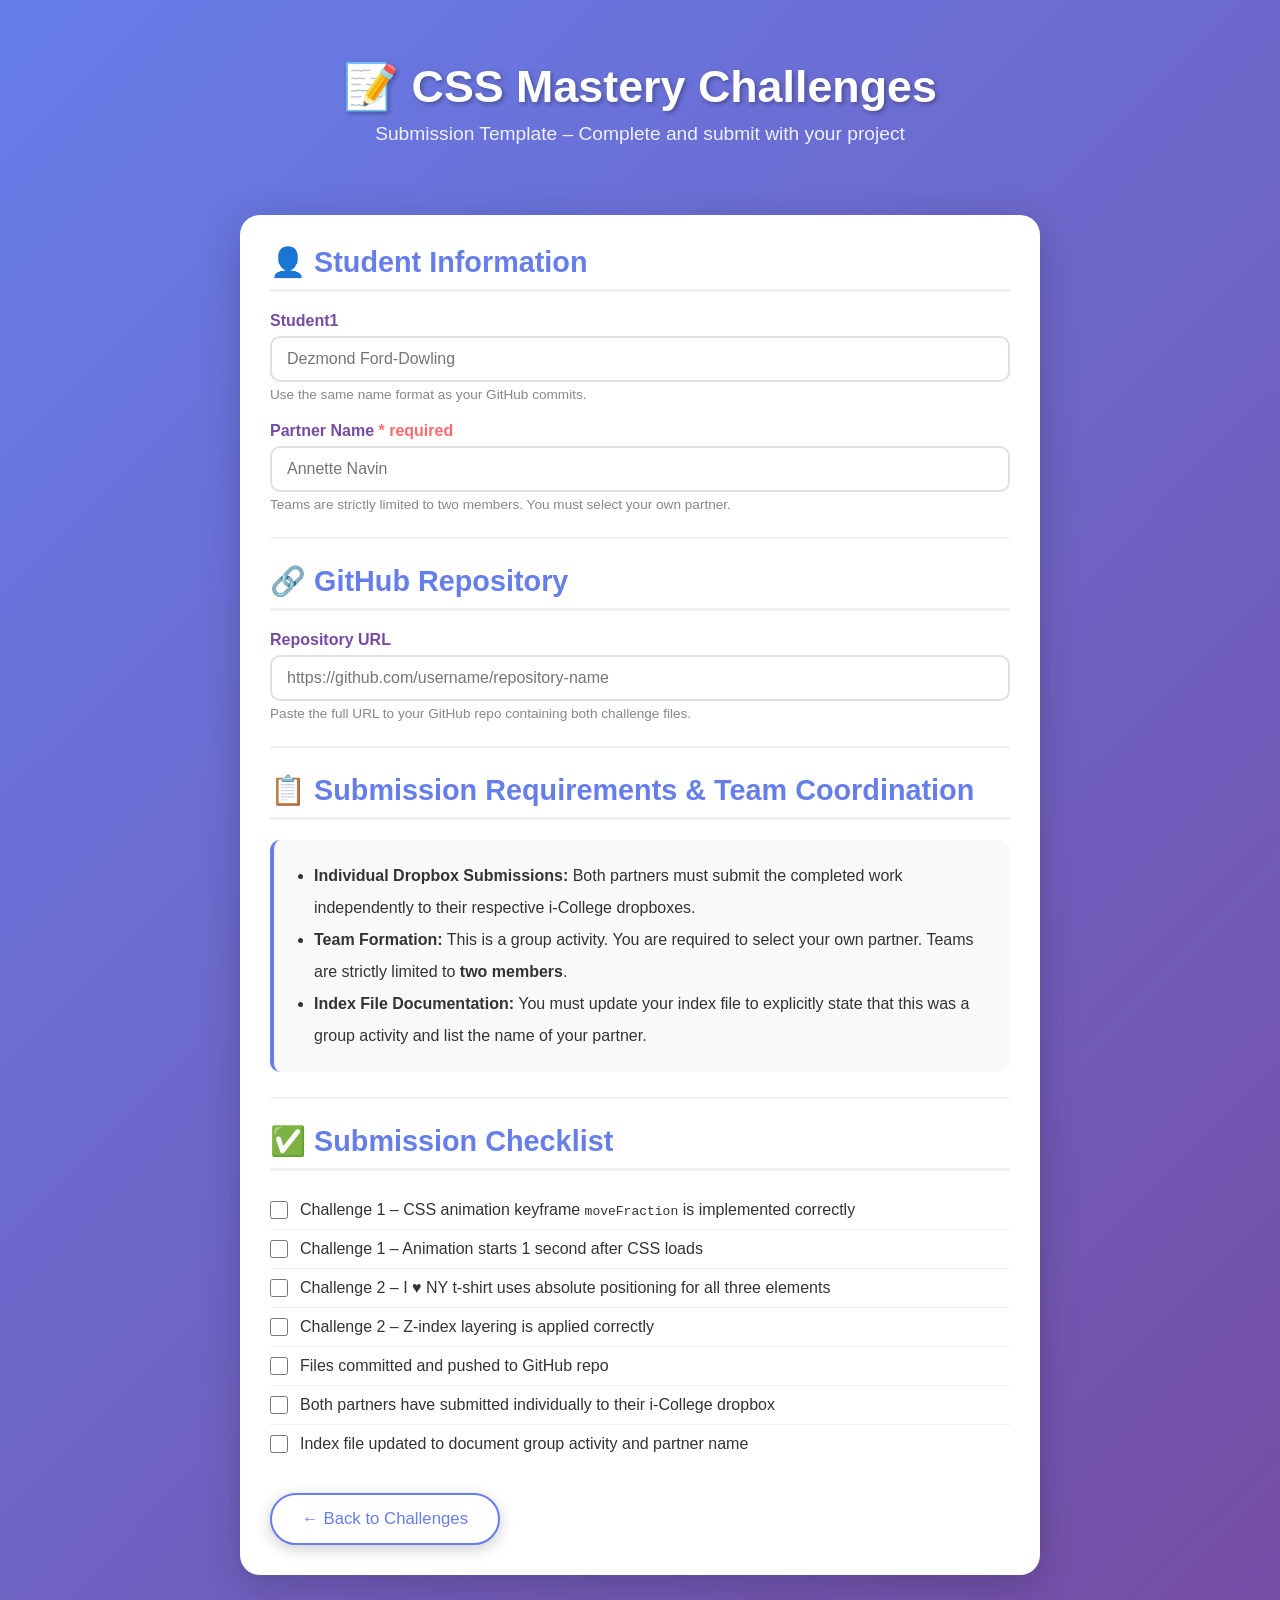
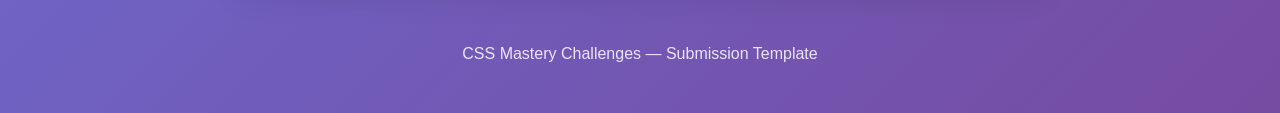
==== index.html @ e353fdc3 "first commit" ====
<!doctype html>
<html lang="en">
  <head>
    <meta charset="UTF-8" />
    <meta name="viewport" content="width=device-width, initial-scale=1.0" />
    <title>CSS Mastery Challenges – Submission</title>
    <style>
      * {
        margin: 0;
        padding: 0;
        box-sizing: border-box;
      }

      body {
        font-family: "Segoe UI", Tahoma, Geneva, Verdana, sans-serif;
        background: linear-gradient(135deg, #667eea 0%, #764ba2 100%);
        min-height: 100vh;
        padding: 20px;
        color: #333;
      }

      .container {
        max-width: 800px;
        margin: 0 auto;
      }

      header {
        text-align: center;
        color: white;
        padding: 40px 20px;
      }

      header h1 {
        font-size: 2.8em;
        margin-bottom: 10px;
        text-shadow: 2px 2px 4px rgba(0, 0, 0, 0.3);
      }

      header p {
        font-size: 1.2em;
        opacity: 0.9;
      }

      .card {
        background: white;
        border-radius: 20px;
        padding: 30px;
        box-shadow: 0 10px 40px rgba(0, 0, 0, 0.2);
        margin-top: 30px;
      }

      .card h2 {
        color: #667eea;
        font-size: 1.8em;
        margin-bottom: 20px;
        padding-bottom: 10px;
        border-bottom: 3px solid #f0f0f0;
      }

      .form-group {
        margin-bottom: 20px;
      }

      .form-group label {
        display: block;
        font-weight: 600;
        color: #764ba2;
        margin-bottom: 6px;
        font-size: 1em;
      }

      .form-group input[type="text"],
      .form-group input[type="url"] {
        width: 100%;
        padding: 12px 15px;
        border: 2px solid #e0e0e0;
        border-radius: 10px;
        font-size: 1em;
        font-family: "Segoe UI", Tahoma, Geneva, Verdana, sans-serif;
        transition:
          border-color 0.3s ease,
          box-shadow 0.3s ease;
        outline: none;
      }

      .form-group input[type="text"]:focus,
      .form-group input[type="url"]:focus {
        border-color: #667eea;
        box-shadow: 0 0 0 3px rgba(102, 126, 234, 0.15);
      }

      .form-group .hint {
        margin-top: 5px;
        font-size: 0.85em;
        color: #888;
      }

      .divider {
        border: none;
        border-top: 2px solid #f0f0f0;
        margin: 25px 0;
      }

      .checklist {
        list-style: none;
        margin-top: 10px;
      }

      .checklist li {
        display: flex;
        align-items: center;
        gap: 12px;
        padding: 10px 0;
        border-bottom: 1px solid #f0f0f0;
        font-size: 1em;
      }

      .checklist li:last-child {
        border-bottom: none;
      }

      .checklist input[type="checkbox"] {
        width: 18px;
        height: 18px;
        accent-color: #667eea;
        cursor: pointer;
        flex-shrink: 0;
      }

      .btn-row {
        display: flex;
        gap: 15px;
        margin-top: 30px;
        flex-wrap: wrap;
      }

      .btn {
        background: linear-gradient(135deg, #667eea 0%, #764ba2 100%);
        color: white;
        padding: 14px 30px;
        border: none;
        border-radius: 30px;
        font-size: 1.05em;
        cursor: pointer;
        transition: all 0.3s ease;
        text-decoration: none;
        display: inline-block;
        box-shadow: 0 4px 15px rgba(0, 0, 0, 0.2);
        font-family: "Segoe UI", Tahoma, Geneva, Verdana, sans-serif;
      }

      .btn:hover {
        transform: scale(1.05);
        box-shadow: 0 6px 20px rgba(0, 0, 0, 0.3);
      }

      .btn-secondary {
        background: white;
        color: #667eea;
        border: 2px solid #667eea;
      }

      .btn-secondary:hover {
        background: #667eea;
        color: white;
      }

      footer {
        text-align: center;
        color: white;
        padding: 30px 20px;
        margin-top: 40px;
        opacity: 0.85;
      }
    </style>
  </head>
  <body>
    <div class="container">
      <header>
        <h1>📝 CSS Mastery Challenges</h1>
        <p>Submission Template – Complete and submit with your project</p>
      </header>

      <div class="card">
        <h2>👤 Student Information</h2>

        <div class="form-group">
          <label for="student1">Student1</label>
          <input type="text" id="student1" placeholder="Dezmond Ford-Dowling" />
          <p class="hint">Use the same name format as your GitHub commits.</p>
        </div>

        <div class="form-group">
          <label for="student2"
            >Partner Name <span style="color: #ff6b6b">* required</span></label
          >
          <input type="text" id="student2" placeholder="Annette Navin" />
          <p class="hint">
            Teams are strictly limited to two members. You must select your own
            partner.
          </p>
        </div>

        <hr class="divider" />

        <h2>🔗 GitHub Repository</h2>

        <div class="form-group">
          <label for="github-repo">Repository URL</label>
          <input
            type="url"
            id="github-repo"
            placeholder="https://github.com/username/repository-name"
          />
          <p class="hint">
            Paste the full URL to your GitHub repo containing both challenge
            files.
          </p>
        </div>

        <hr class="divider" />

        <h2>📋 Submission Requirements &amp; Team Coordination</h2>
        <div
          style="
            background: #f8f9fa;
            border-left: 4px solid #667eea;
            border-radius: 10px;
            padding: 20px;
            margin-bottom: 10px;
          "
        >
          <ul style="margin-left: 20px; line-height: 2">
            <li>
              <strong>Individual Dropbox Submissions:</strong> Both partners
              must submit the completed work independently to their respective
              i-College dropboxes.
            </li>
            <li>
              <strong>Team Formation:</strong> This is a group activity. You are
              required to select your own partner. Teams are strictly limited to
              <strong>two members</strong>.
            </li>
            <li>
              <strong>Index File Documentation:</strong> You must update your
              index file to explicitly state that this was a group activity and
              list the name of your partner.
            </li>
          </ul>
        </div>

        <hr class="divider" />

        <h2>✅ Submission Checklist</h2>
        <ul class="checklist">
          <li>
            <input type="checkbox" id="chk1" />
            <label for="chk1"
              >Challenge 1 – CSS animation keyframe <code>moveFraction</code> is
              implemented correctly</label
            >
          </li>
          <li>
            <input type="checkbox" id="chk2" />
            <label for="chk2"
              >Challenge 1 – Animation starts 1 second after CSS loads</label
            >
          </li>
          <li>
            <input type="checkbox" id="chk3" />
            <label for="chk3"
              >Challenge 2 – I ♥ NY t-shirt uses absolute positioning for all
              three elements</label
            >
          </li>
          <li>
            <input type="checkbox" id="chk4" />
            <label for="chk4"
              >Challenge 2 – Z-index layering is applied correctly</label
            >
          </li>
          <li>
            <input type="checkbox" id="chk5" />
            <label for="chk5">Files committed and pushed to GitHub repo</label>
          </li>
          <li>
            <input type="checkbox" id="chk6" />
            <label for="chk6"
              >Both partners have submitted individually to their i-College
              dropbox</label
            >
          </li>
          <li>
            <input type="checkbox" id="chk7" />
            <label for="chk7"
              >Index file updated to document group activity and partner
              name</label
            >
          </li>
        </ul>

        <div class="btn-row">
          <a href="index.html" class="btn btn-secondary"
            >← Back to Challenges</a
          >
        </div>
      </div>

      <footer>
        <p>CSS Mastery Challenges &mdash; Submission Template</p>
      </footer>
    </div>
  </body>
</html>
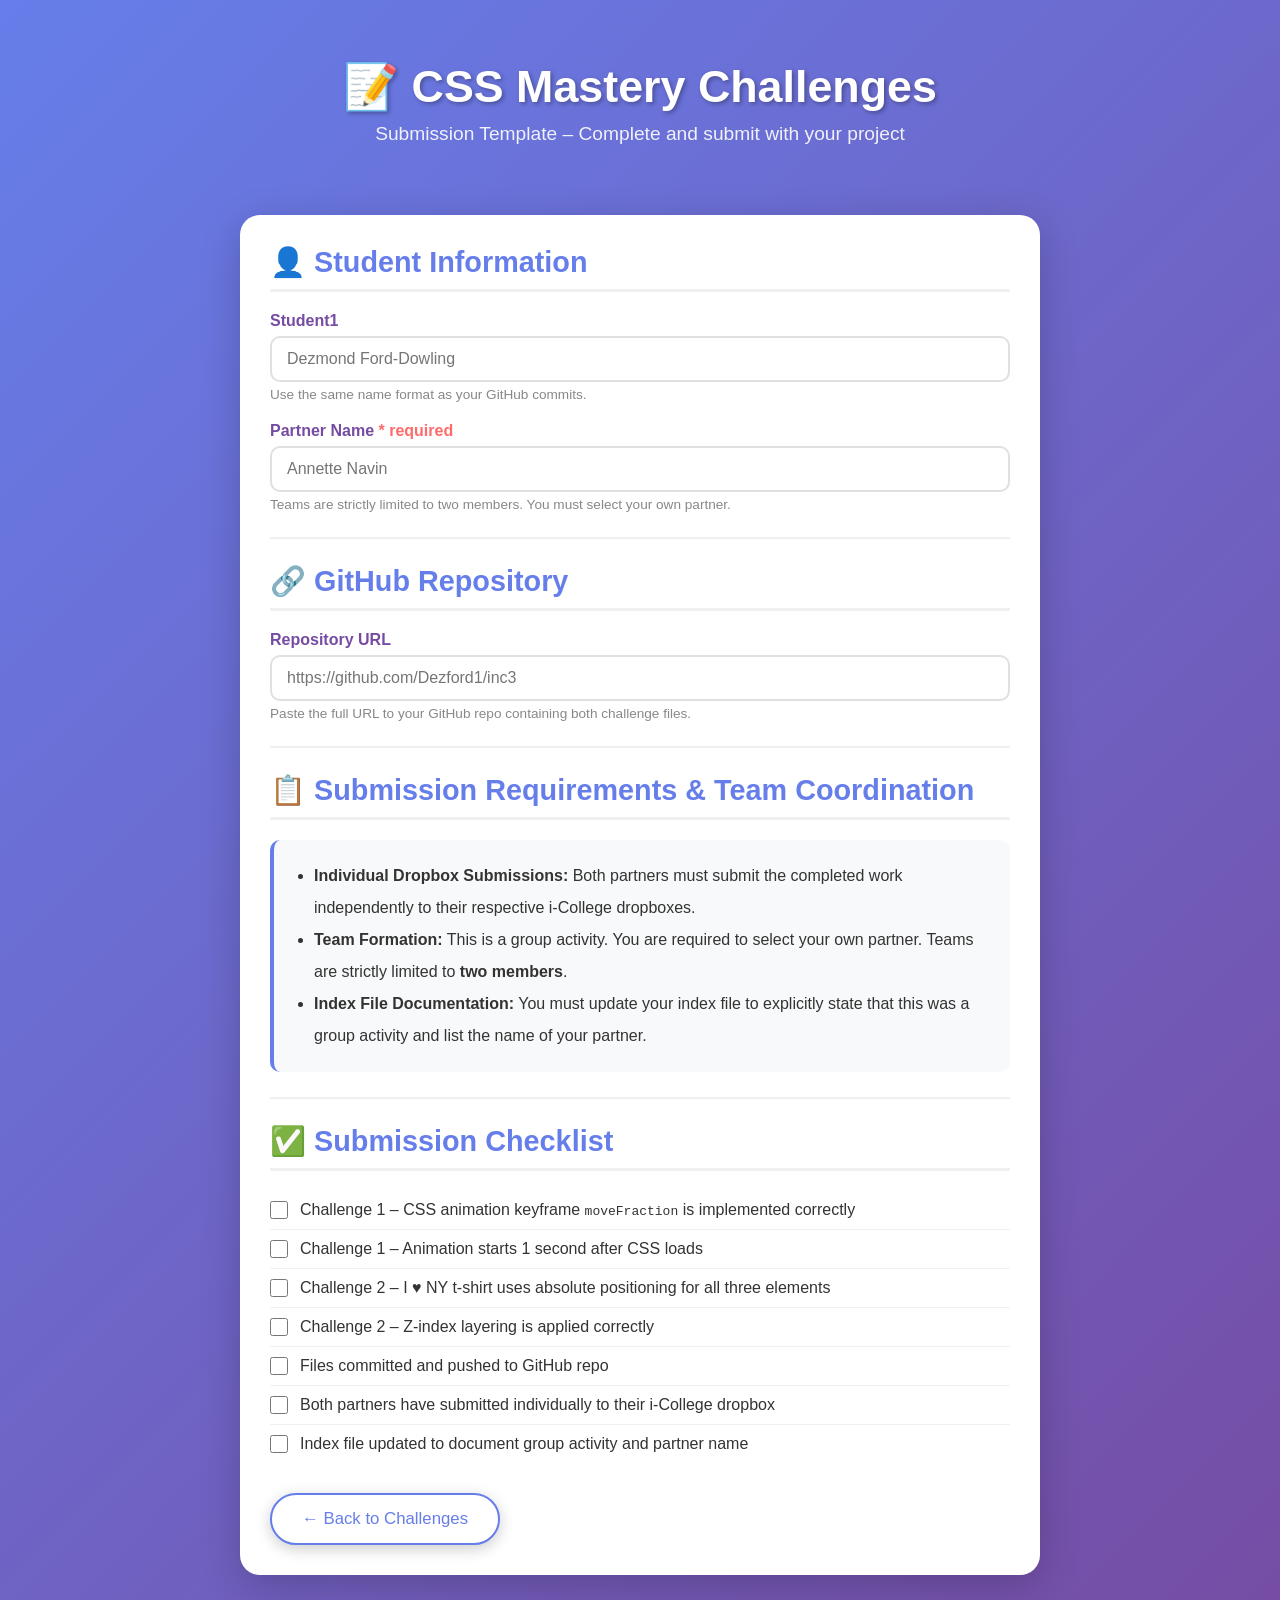
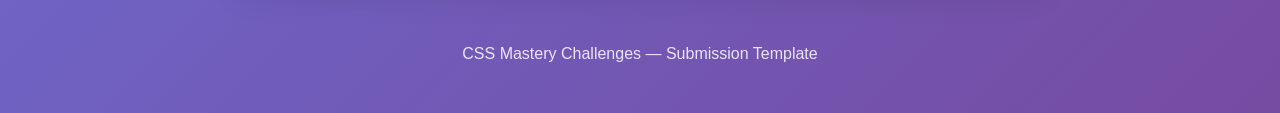
==== commit 032173ae: "finishing up assignment" ====
--- a/index.html
+++ b/index.html
@@ -210,7 +210,7 @@
           <input
             type="url"
             id="github-repo"
-            placeholder="https://github.com/username/repository-name"
+            placeholder="https://github.com/Dezford1/inc3"
           />
           <p class="hint">
             Paste the full URL to your GitHub repo containing both challenge
